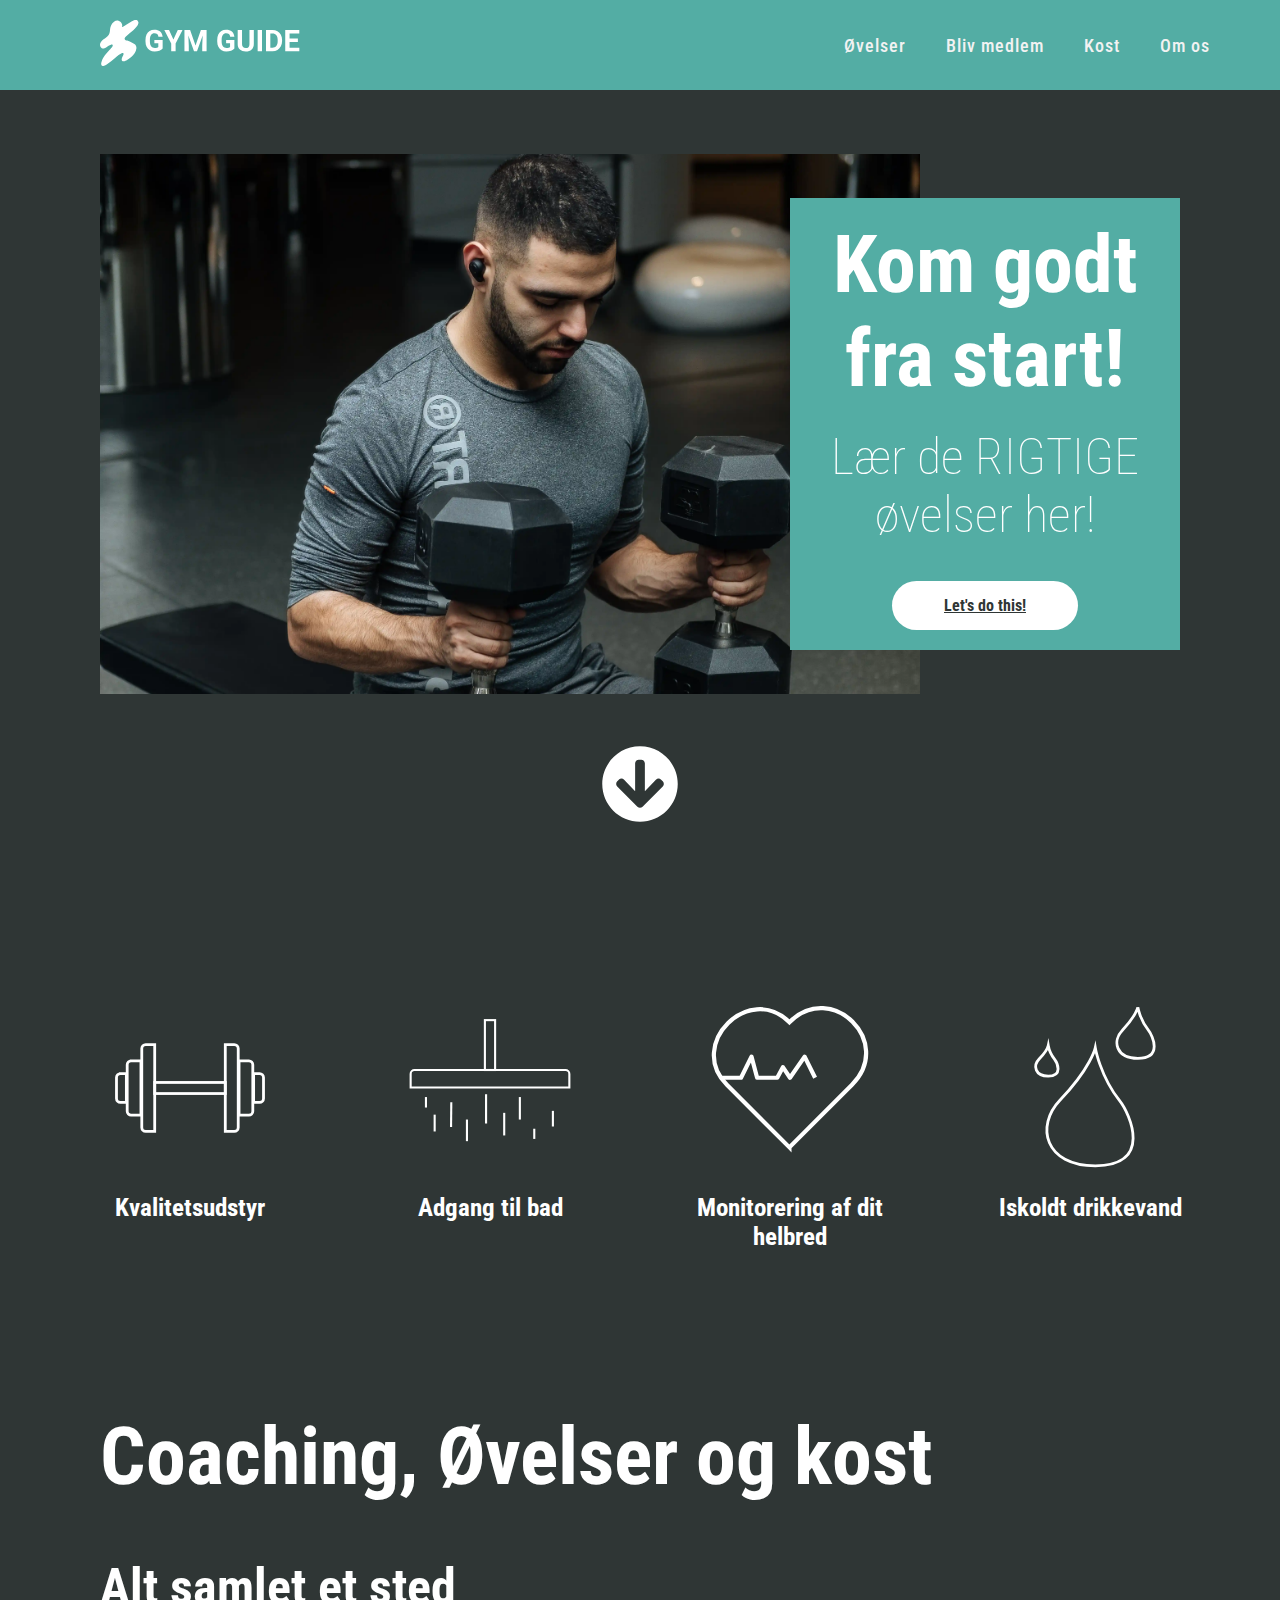
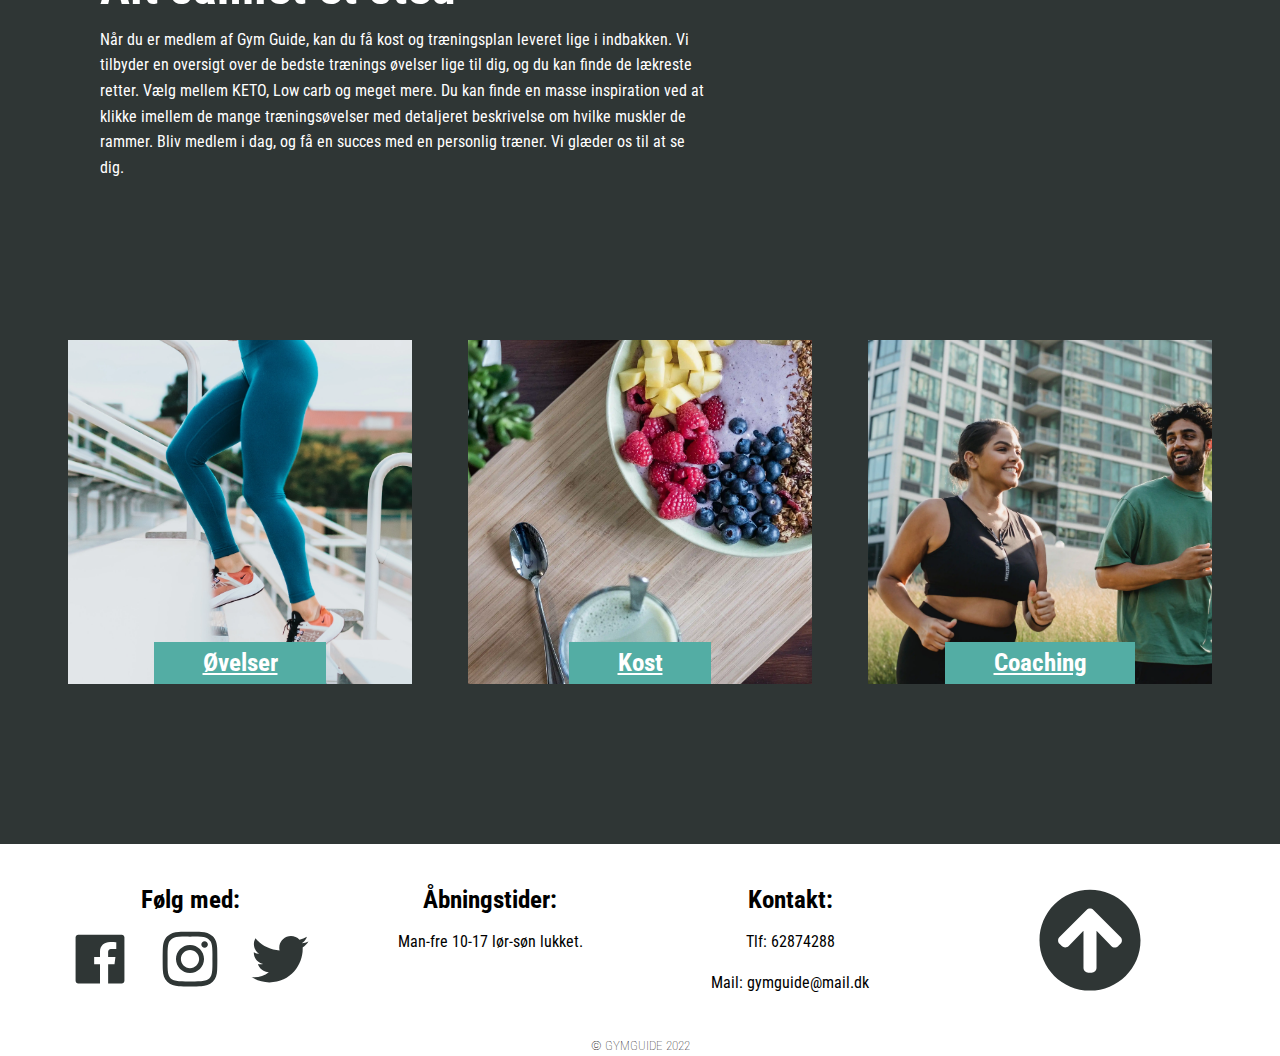
==== index.html @ 53d6fa7e "hop animation virker !!" ====
<!DOCTYPE html>
<html lang="en">
  <head>
    <meta charset="UTF-8" />
    <meta http-equiv="X-UA-Compatible" content="IE=edge" />
    <meta name="viewport" content="width=device-width, initial-scale=1.0" />
    <title>GymGuide</title>
    <link rel="stylesheet" href="css/style.css" />
    <link rel="stylesheet" href="css/generel.css" />
    <link rel="preconnect" href="https://fonts.googleapis.com" />
    <link rel="preconnect" href="https://fonts.gstatic.com" crossorigin />
    <link rel="stylesheet" href="https://cdnjs.cloudflare.com/ajax/libs/font-awesome/5.15.3/css/all.min.css" />
    <link href="https://fonts.googleapis.com/css2?family=Roboto+Condensed:ital,wght@0,300;0,400;0,700;1,300;1,400;1,700&display=swap" rel="stylesheet" />
  </head>
  <body>
    <nav id="toppen">
      <div>
        <a href="index.html"><img src="ikoner/LOGO.svg" class="logo" /> </a>
      </div>
      <input type="checkbox" id="click" />
      <label for="click" class="menu-btn">
        <i class="fas fa-bars"></i>
      </label>
      <ul>
        <li><a href="oevelser.html">Øvelser</a></li>
        <li><a href="bliv_medlem.html">Bliv medlem</a></li>
        <li><a href="kost.html">Kost</a></li>
        <li><a href="om_os.html">Om os</a></li>
      </ul>
    </nav>
    <section class="splash_container">
      <div class="splash_grid">
        <div class="splashbillede"></div>
        <article>
          <h1>Kom godt fra start!</h1>
          <h2>Lær de RIGTIGE øvelser her!</h2>
          <a class="button" href="bliv_medlem.html">Let's do this!</a>
          <div class="pilned pilned1">
            <a class="pilned_hop" href="#top_of_section"><img src="ikoner/hvid_pil_ned.svg" alt="hvid pil der peger nedad" /></a>
          </div>
        </article>
        <div class="pilned">
          <a href="#top_of_section"><img src="ikoner/hvid_pil_ned.svg" alt="hvid pil der peger nedad" /></a>
        </div>
      </div>
    </section>
    <main>
      <section id="top_of_section">
        <section class="grid_1">
          <article>
            <img src="ikoner/haanvaegt.svg" alt="håndvægt ikon" />
            <h3>Kvalitetsudstyr</h3>
          </article>
          <article>
            <img src="ikoner/bruser.svg" alt="bruser ikon" />
            <h3>Adgang til bad</h3>
          </article>
          <article>
            <img src="ikoner/hjerte.svg" alt="hjerte ikon" />
            <h3>Monitorering af dit helbred</h3>
          </article>
          <article>
            <img src="ikoner/vand.svg" alt="dråbe ikoner" />
            <h3>Iskoldt drikkevand</h3>
          </article>
        </section>
      </section>
      <section class="koncept_tekst">
        <h1>Coaching, Øvelser og kost</h1>

        <h2>Alt samlet et sted</h2>

        <p>Når du er medlem af Gym Guide, kan du få kost og træningsplan leveret lige i indbakken. Vi tilbyder en oversigt over de bedste trænings øvelser lige til dig, og du kan finde de lækreste retter. Vælg mellem KETO, Low carb og meget mere. Du kan finde en masse inspiration ved at klikke imellem de mange træningsøvelser med detaljeret beskrivelse om hvilke muskler de rammer. Bliv medlem i dag, og få en succes med en personlig træner. Vi glæder os til at se dig.</p>
      </section>
      <section class="grid_1_3">
        <a href="oevelser.html">
          <article class="oevelser">
            <div class="til_andre_sider"><h3>Øvelser</h3></div>
          </article>
        </a>

        <a href="kost.html">
          <article class="kost">
            <div class="til_andre_sider"><h3>Kost</h3></div>
          </article>
        </a>

        <a href="bliv_medlem.html">
          <article class="coaching">
            <div class="til_andre_sider"><h3>Coaching</h3></div>
          </article>
        </a>
      </section>
    </main>

    <footer>
      <div class="footer_container">
        <a class="til_top" href="#toppen"><img src="ikoner/pil_op_sort.svg" alt="" /></a>

        <article>
          <h3>Følg med:</h3>
          <div class="social_media">
            <img src="ikoner/facebook_logo.svg" alt="facebook logo" />
            <img src="ikoner/instagram_logo.svg" alt="Instagram logo" />
            <img src="ikoner/twitter_logo.svg" alt="Twitter logo" />
          </div>
        </article>
        <article>
          <h3>Åbningstider:</h3>
          <p>Man-fre 10-17 lør-søn lukket.</p>
        </article>
        <article>
          <h3>Kontakt:</h3>
          <p>Tlf: 62874288</p>
          <p>Mail: gymguide@mail.dk</p>
        </article>
      </div>

      <p class="copyright">© GYMGUIDE 2022</p>
    </footer>

    <script src="javascript/script.js"></script>
  </body>
</html>
---- css/style.css ----
h1 {
  font-size: var(--overskrift_1);
}

h2 {
  font-size: var(--overskrift_2);
}

h3 {
  font-size: var(--overskrift_3);
}

p {
  max-width: 76ch;
  line-height: 1.6;
}

body {
  background-color: var(--color_1);
}

header {
  background-color: var(--color_3);
}

/* 
CSS til navbaren */

nav {
  display: flex;
  height: 90px;
  width: 100%;
  background: #53ada4;
  align-items: center;
  justify-content: space-between;
  padding: 0 50px 0 100px;
  flex-wrap: wrap;
}
nav .logo {
  color: #fff;
  width: 200px;
  cursor: pointer;
  padding: 10px 0;
}
nav ul {
  display: flex;
  flex-wrap: wrap;
  list-style: none;
}
nav ul li {
  margin: 0 5px;
}
nav ul li a {
  color: #f2f2f2;
  text-decoration: none;
  font-size: 18px;
  font-weight: 500;
  padding: 8px 15px;
  /* border-radius: 10px; */
  letter-spacing: 1px;
  /* transition: all 0.3s ease; */
}
nav ul li a.active,
nav ul li a:hover {
  color: #2f3635;
}
nav .menu-btn i {
  color: #fff;
  font-size: 22px;
  cursor: pointer;
  display: none;
}
input[type="checkbox"] {
  display: none;
}
@media (max-width: 1000px) {
  nav {
    padding: 0 40px 0 50px;
  }
}
@media (max-width: 920px) {
  nav .menu-btn i {
    display: block;
  }
  #click:checked ~ .menu-btn i:before {
    content: "\f00d";
  }
  nav ul {
    position: absolute;
    top: 80px;
    left: -100%;
    background: #2f615c;
    height: 100vh;
    width: 100%;
    text-align: center;
    display: block;
    transition: all 0.3s ease;
    z-index: 1;
  }
  #click:checked ~ ul {
    left: 0;
  }
  nav ul li {
    width: 100%;
    margin: 40px 0;
  }
  nav ul li a {
    width: 100%;
    margin-left: -100%;
    display: block;
    font-size: 20px;
  }
  #click:checked ~ ul li a {
    margin-left: 0px;
  }
  nav ul li a.active,
  nav ul li a:hover {
    background: none;
    color: var(--color_1);
  }
}
.content {
  position: absolute;
  top: 50%;
  left: 50%;
  transform: translate(-50%, -50%);
  text-align: center;
  z-index: -1;
  width: 100%;
  padding: 0 30px;
  color: #1b1b1b;
}
.content div {
  font-size: 40px;
  font-weight: 700;
}
/* CSS til andet */
main {
  margin: 0 auto;
}

main h1 {
  margin: 8% 0;
  text-align: center;
}

.splash_grid {
  display: grid;
  grid-template-columns: repeat(7, 1fr);
}

.splashbillede {
  background-image: url(../billeder/splashbillede.webp);
  grid-column: 1/8;
  grid-row: 1/2;
  height: 100vh;
  background-size: 170%;
  background-position: 50% 100%;
  background-repeat: no-repeat;
}

.splash_grid article {
  grid-column: 1/8;
  grid-row: 1/2;
  text-align: center;
  place-self: center;
}

.splash_grid article h2 {
  font-weight: 100;
}

.splash_grid button {
  display: none;
}

.splash_grid > .pilned {
  display: none;
}
.pilned {
  margin: 15% 0 5%;
}

.pilned_hop {
  animation-name: pilned_hop_kf;
  animation-duration: 2s;
  animation-iteration-count: infinite;
  animation-direction: alternate;
  animation-timing-function: ease-in-out;
  animation-fill-mode: both;
}

@keyframes pilned_hop_kf {
  0% {
    transform: translatey(30%);
  }
  50% {
    transform: translatey(0%);
  }
  100% {
    transform: translatey(30%);
  }
}

.button {
  display: none;
}

.pilned a {
  display: block;
}

.pilned img {
  max-width: 30%;
  display: block;
  margin: 0 auto;
}

.grid_1 article {
  margin: 25% 0;
}

.grid_1 article img {
  margin: 0 auto -10%;
  max-width: 70%;
  display: block;
}

.grid_1 article h3 {
  text-align: center;
  margin: 10%;
}

.koncept_tekst {
  margin: 40% 5% 0;
}
.koncept_tekst h1 {
  text-align: center;
  margin: 10% auto;
}

.koncept_tekst p {
  margin: 2% auto;
}

.grid_1_3 {
  margin: 20% auto;
}
.grid_1_3 article {
  margin: 10% 7%;
  aspect-ratio: 1/1;
  display: grid;
}

.oevelser {
  background-image: url(../billeder/loeber_paa_trapper.webp);
  background-size: 100%;
  background-position: 51% 70%;
}

.kost {
  background-image: url(../billeder/morgenmad.webp);
  background-size: 210%;
  background-position: 27% 65%;
}

.coaching {
  background-image: url(../billeder/loeber_sammen.webp);
  background-size: 160%;
  background-position: 52% 70%;
}
.til_andre_sider {
  columns: 1/1;
  place-self: end center;
  background-color: var(--color_3);
  padding: 2% 14%;
}

/* Her styles oevelse.html */

.kategorier ul {
  display: grid;
  grid-template-columns: repeat(2, 1fr);
  place-items: center;
  margin: 0 15%;
}

.kategorier ul li {
  list-style-type: none;
}

.kategorier button {
  background-color: var(--color_3);
  border: none;
  border-radius: 7px;
  min-width: 100px;
  padding: 8% 0;
  margin: 5%;
}

.kategorier button:hover {
  color: var(--color_1);
}

.kategorier .valgt {
  background-color: var(--color_2);
}

.oevelser_grid {
  margin: 10% 5%;
  display: grid;
  grid-template-columns: repeat(auto-fit, minmax(230px, 1fr));
  gap: 0 4%;
}
.oevelse_container {
  display: grid;
  margin: 10% auto 30%;
  cursor: pointer;
}

.oevelse_container img {
  max-width: 100%;
  background-color: #fff;
  height: 220px;
  padding: 5%;
  aspect-ratio: 16/9;
  border-radius: 7px;
}

.oevelse_container h3 {
  margin: 3% 0;
}

.oevelse_container p {
  font-weight: 100;
  margin: 3% 0;
}

.oevelse_container strong {
  font-weight: 700;
}
.muskelgruppe_og_knap {
  display: flex;
  justify-content: space-between;
}
.oevelse_container button {
  background-color: var(--color_3);
  border: none;
  border-radius: 7px;
  cursor: pointer;
  min-width: 100px;
  padding: 1%;
  min-height: 40px;
  place-self: end end;
}

.oevelser_detaljer_container {
  margin: 0 5%;
}

.oevelser_detaljer_container h3 {
  margin: 10% auto;
}

.oevelser_detaljer_container p {
  max-width: 76ch;
  line-height: 140%;
}
.oevelser_detaljer_container strong {
  font-weight: 700;
}

.oevelse_detaljer {
  display: grid;
  grid-template-columns: repeat(auto-fit, minmax(240px, 1fr));
  gap: 2%;
}

iframe {
  width: 100%;
  margin: 0 auto;
  height: auto;
  aspect-ratio: 16/9;
  margin-bottom: 2%;
}
/*  Her styles footer */
footer {
  background-color: #fff;
}
footer article {
  margin: 20% 5%;
}

.til_top {
  padding: 20% 0 0;
  display: flex;
  justify-content: center;
}

.til_top img {
  max-width: 40%;
}

footer h3,
footer p {
  color: black;
  text-align: center;
}

footer h3 {
  margin: 5% 0;
}

footer p {
  margin: 5% 0;
}

.social_media {
  display: flex;
  justify-content: space-evenly;
}

.social_media img {
  max-width: 20%;
}

.copyright {
  font-size: 0.8rem;
  font-weight: 100;
  margin: 0 auto;
  order: 3;
}

@media screen and (min-width: 530px) {
  .splashbillede {
    background-size: 170%;
    background-position: 50% 50%;
  }

  .grid_1 {
    display: grid;
    grid-template-columns: repeat(4, 1fr);
  }

  .kategorier ul {
    grid-template-columns: repeat(3, 1fr);
  }

  .oevelse_detaljer h3 {
    margin: 0;
  }

  .footer_container {
    display: grid;
    grid-template-columns: repeat(4, 1fr);
    padding: 2% 0;
    margin: 0 auto;
    max-width: 1200px;
  }

  .footer_container article {
    order: 1;
    margin: 0;
  }

  .til_top {
    order: 2;
    padding: 0;
  }
}

@media screen and (min-width: 830px) {
  main > h1 {
    text-align: start;
    margin: 3% 5% 5%;
  }

  .splash_container {
    margin: 5% auto;
    max-width: 1200px;
  }

  .splash_grid {
    margin: 0 5%;
  }

  .splash_grid > .pilned {
    display: inline-block;
    grid-column: 4/5;
    width: 300px;
  }

  .splashbillede {
    grid-column: 1/6;
    height: 60vh;
    background-size: 100%;
    background-position: 50% 35%;
  }

  .splash_grid article {
    padding: 5% 2%;
    min-width: 320px;
  }

  .splash_grid article h1 {
    margin: 0% auto 6%;
  }

  .splash_grid article .button {
    display: inline-block;
    grid-column: 4/6;
    background-color: white;
    border: none;
    border-radius: 25px;
    color: var(--color_1);
    padding: 4% 14%;
    margin: 10% auto 0;
    font-weight: 700;
  }
  .pilned1 {
    display: none;
  }

  .splash_grid article {
    grid-column: 5/8;
    background-color: var(--color_3);
  }

  .koncept_tekst {
    margin: 0 5%;
  }

  .koncept_tekst h1 {
    margin: 5% auto;
    text-align: start;
  }

  .koncept_tekst h2 {
    margin-bottom: 1%;
  }
  .koncept_tekst p {
    margin: 0;
  }

  .grid_1_3 {
    display: grid;
    grid-template-columns: repeat(3, 1fr);

    margin: 10% auto;
  }

  .kategorier ul {
    grid-template-columns: repeat(6, 1fr);

    margin: 0 auto;
    max-width: 900px;
  }

  .oevelser_grid {
    margin: 2% 5%;
  }
}
---- css/generel.css ----
html {
  --color_1: #2f3635;
  --color_2: #4c615f;
  --color_3: #53ada4;
  --overskrift_1: 5rem;
  --overskrift_2: 3.125rem;
  --overskrift_3: 1.563rem;
}

* {
  margin: 0;
  padding: 0;
  box-sizing: border-box;
  font-family: "Roboto Condensed", sans-serif;
  color: white;
  scroll-behavior: smooth;
  /* transition: all 0.3s ease-in-out; */
}

main {
  max-width: 1200px;
}
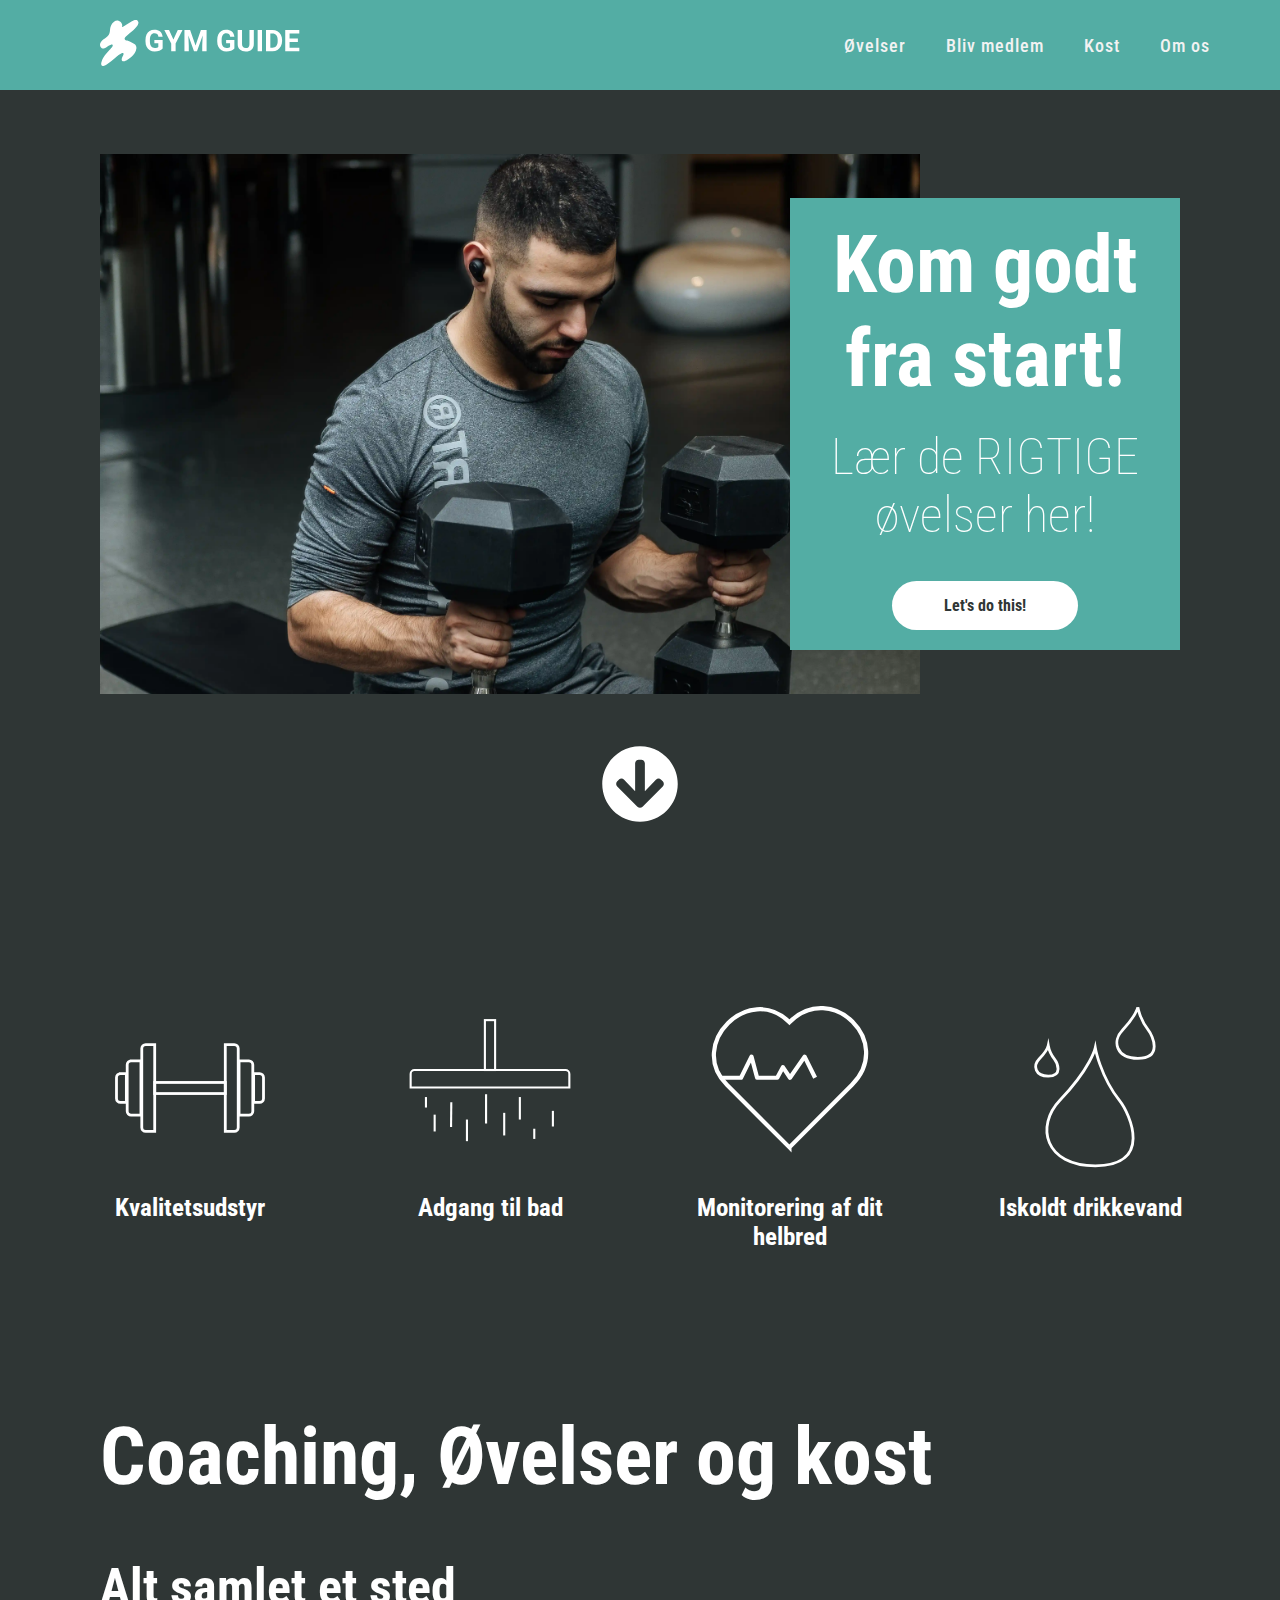
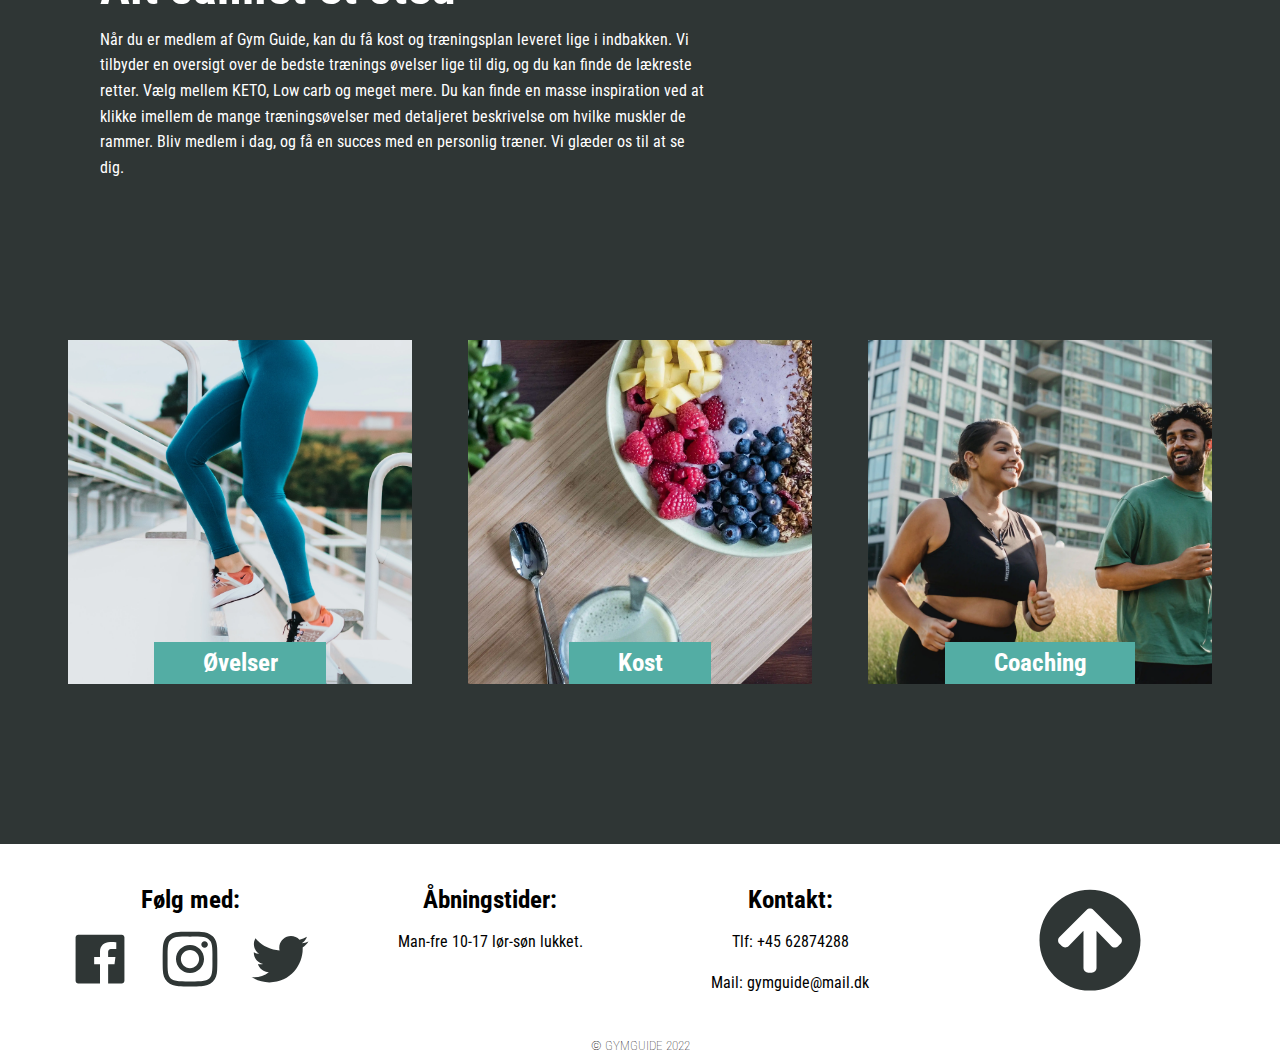
==== commit cc40c4dc: "tel og mail link i footer" ====
--- a/index.html
+++ b/index.html
@@ -40,7 +40,7 @@
           </div>
         </article>
         <div class="pilned">
-          <a href="#top_of_section"><img src="ikoner/hvid_pil_ned.svg" alt="hvid pil der peger nedad" /></a>
+          <a class="pilned_hop" href="#top_of_section"><img src="ikoner/hvid_pil_ned.svg" alt="hvid pil der peger nedad" /></a>
         </div>
       </div>
     </section>
@@ -111,8 +111,8 @@
         </article>
         <article>
           <h3>Kontakt:</h3>
-          <p>Tlf: 62874288</p>
-          <p>Mail: gymguide@mail.dk</p>
+          <a href="tel:+4562874288"><p>Tlf: +45 62874288</p></a>
+          <a href="mailto:gymguide@mail.dk"><p>Mail: gymguide@mail.dk</p></a>
         </article>
       </div>
 
--- a/css/style.css
+++ b/css/style.css
@@ -13,6 +13,10 @@
 p {
   max-width: 76ch;
   line-height: 1.6;
+}
+
+a {
+  text-decoration: none;
 }
 
 body {
@@ -204,6 +208,7 @@
 
 .button {
   display: none;
+  text-decoration: none;
 }
 
 .pilned a {
@@ -306,6 +311,62 @@
   background-color: var(--color_2);
 }
 
+/* kategoribar til kost siden */
+.kategorier_kost ul {
+  display: grid;
+  grid-template-columns: repeat(2, 1fr);
+  place-items: center;
+  margin: 0 15%;
+  list-style: none;
+}
+
+.ret_detaljer_container {
+  margin: 0 5%;
+}
+
+.ret_detaljer {
+  display: grid;
+  grid-template-columns: repeat(auto-fit, minmax(240px, 1fr));
+  gap: 2%;
+}
+
+.ret_container {
+  margin: 10% auto 30%;
+  cursor: pointer;
+}
+
+.ret_container p {
+  font-weight: 100;
+  margin: 3% 0;
+}
+
+.billede {
+  width: 100%;
+  margin: 0 auto;
+  margin-bottom: 0px;
+  height: auto;
+  aspect-ratio: 16/9;
+  margin-bottom: 2%;
+}
+
+.kategorier_kost button {
+  background-color: var(--color_3);
+  border: none;
+  border-radius: 7px;
+  min-width: 100px;
+  padding: 8% 0;
+  margin: 5%;
+  cursor: pointer;
+}
+
+.kategorier_kost button:hover {
+  color: var(--color_1);
+}
+
+.kategorier_kost .valgt {
+  background-color: var(--color_2);
+}
+
 .oevelser_grid {
   margin: 10% 5%;
   display: grid;
@@ -343,7 +404,27 @@
   display: flex;
   justify-content: space-between;
 }
+.maaltid_og_knap {
+  display: flex;
+  justify-content: space-between;
+}
 .oevelse_container button {
+  background-color: var(--color_3);
+  border: none;
+  border-radius: 7px;
+  cursor: pointer;
+  min-width: 100px;
+  padding: 1%;
+  min-height: 40px;
+  place-self: end end;
+}
+#ret {
+  display: grid;
+  margin: 10% auto 30%;
+  cursor: pointer;
+}
+
+.maaltid_og_knap button {
   background-color: var(--color_3);
   border: none;
   border-radius: 7px;
@@ -444,6 +525,9 @@
 
   .kategorier ul {
     grid-template-columns: repeat(3, 1fr);
+  }
+  .kategorier_kost ul {
+    grid-template-columns: repeat(4, 1fr);
   }
 
   .oevelse_detaljer h3 {
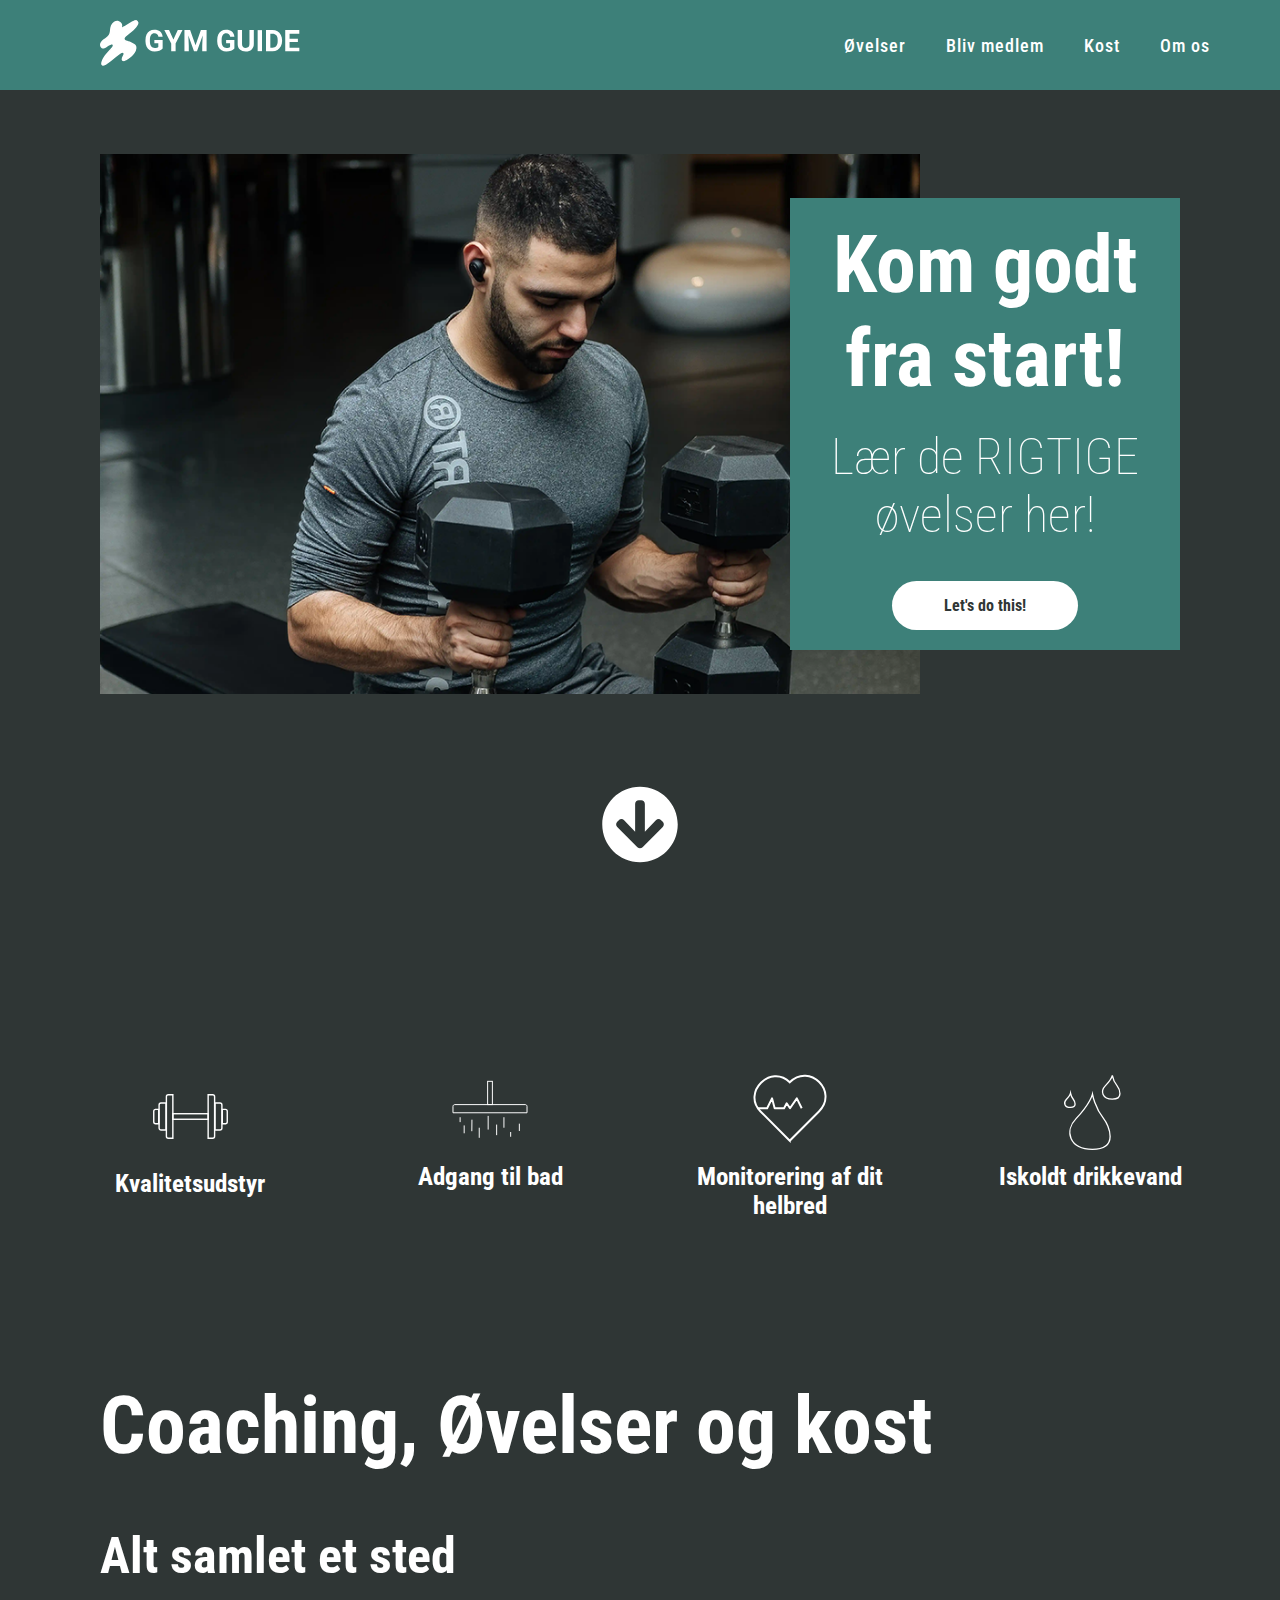
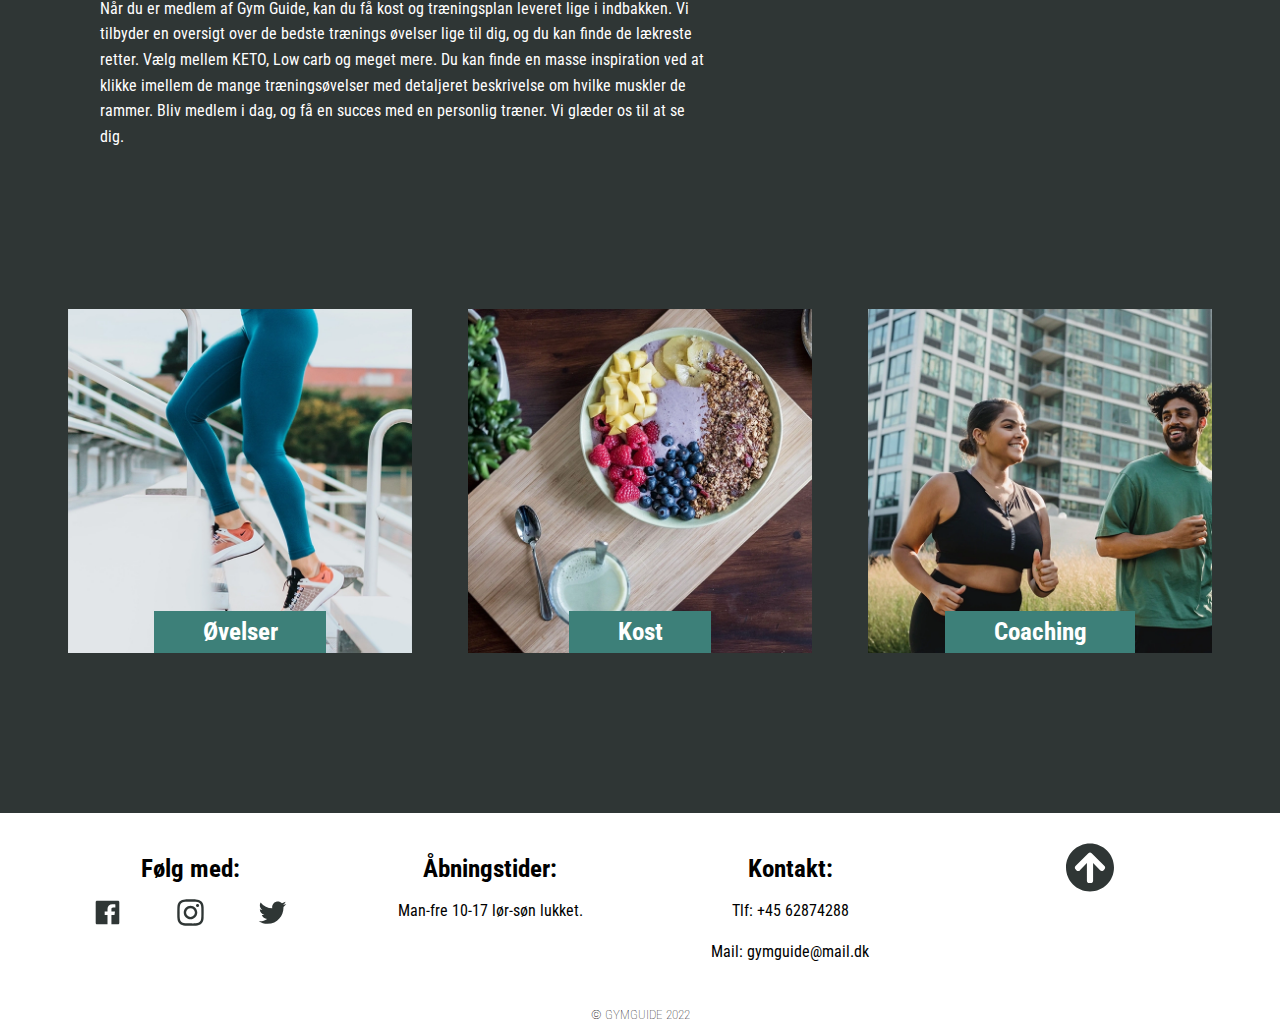
==== commit bdba6dae: "height og width" ====
--- a/index.html
+++ b/index.html
@@ -15,7 +15,7 @@
   <body>
     <nav id="toppen">
       <div>
-        <a href="index.html"><img src="ikoner/LOGO.svg" class="logo" /> </a>
+        <a href="index.html"><img src="ikoner/LOGO.svg" alt="gymguide logo" class="logo" height="70px" width="'100px"/> </a>
       </div>
       <input type="checkbox" id="click" />
       <label for="click" class="menu-btn">
@@ -36,11 +36,11 @@
           <h2>Lær de RIGTIGE øvelser her!</h2>
           <a class="button" href="bliv_medlem.html">Let's do this!</a>
           <div class="pilned pilned1">
-            <a class="pilned_hop" href="#top_of_section"><img src="ikoner/hvid_pil_ned.svg" alt="hvid pil der peger nedad" /></a>
+            <a class="pilned_hop" href="#top_of_section"><img src="ikoner/hvid_pil_ned.svg" alt="hvid pil der peger nedad" height="171px" width="171px" /></a>
           </div>
         </article>
         <div class="pilned">
-          <a class="pilned_hop" href="#top_of_section"><img src="ikoner/hvid_pil_ned.svg" alt="hvid pil der peger nedad" /></a>
+          <a class="pilned_hop" href="#top_of_section"><img src="ikoner/hvid_pil_ned.svg" alt="hvid pil der peger nedad" height="171px" width="171px" /></a>
         </div>
       </div>
     </section>
@@ -48,19 +48,19 @@
       <section id="top_of_section">
         <section class="grid_1">
           <article>
-            <img src="ikoner/haanvaegt.svg" alt="håndvægt ikon" />
+            <img src="ikoner/haanvaegt.svg" alt="håndvægt ikon" height="105px" width="105px" />
             <h3>Kvalitetsudstyr</h3>
           </article>
           <article>
-            <img src="ikoner/bruser.svg" alt="bruser ikon" />
+            <img src="ikoner/bruser.svg" alt="bruser ikon" height="98px" width="98px" />
             <h3>Adgang til bad</h3>
           </article>
           <article>
-            <img src="ikoner/hjerte.svg" alt="hjerte ikon" />
+            <img src="ikoner/hjerte.svg" alt="hjerte ikon" height="98px" width="98px"/>
             <h3>Monitorering af dit helbred</h3>
           </article>
           <article>
-            <img src="ikoner/vand.svg" alt="dråbe ikoner" />
+            <img src="ikoner/vand.svg" alt="dråbe ikoner" height="98px" width="98px" />
             <h3>Iskoldt drikkevand</h3>
           </article>
         </section>
@@ -95,14 +95,14 @@
 
     <footer>
       <div class="footer_container">
-        <a class="til_top" href="#toppen"><img src="ikoner/pil_op_sort.svg" alt="" /></a>
+        <a class="til_top" href="#toppen"><img src="ikoner/pil_op_sort.svg" alt="" height="57px" width="135px"/></a>
 
         <article>
           <h3>Følg med:</h3>
           <div class="social_media">
-            <img src="ikoner/facebook_logo.svg" alt="facebook logo" />
-            <img src="ikoner/instagram_logo.svg" alt="Instagram logo" />
-            <img src="ikoner/twitter_logo.svg" alt="Twitter logo" />
+            <img src="ikoner/facebook_logo.svg" alt="facebook logo" height="29px" width="29px"/>
+            <img src="ikoner/instagram_logo.svg" alt="Instagram logo" height="29px" width="29px"/>
+            <img src="ikoner/twitter_logo.svg" alt="Twitter logo" height="29px" width="29px" />
           </div>
         </article>
         <article>
--- a/css/style.css
+++ b/css/style.css
@@ -34,7 +34,7 @@
   display: flex;
   height: 90px;
   width: 100%;
-  background: #53ada4;
+  background: var(--color_3);
   align-items: center;
   justify-content: space-between;
   padding: 0 50px 0 100px;
@@ -55,7 +55,6 @@
   margin: 0 5px;
 }
 nav ul li a {
-  color: #f2f2f2;
   text-decoration: none;
   font-size: 18px;
   font-weight: 500;
@@ -66,7 +65,8 @@
 }
 nav ul li a.active,
 nav ul li a:hover {
-  color: #2f3635;
+  text-decoration: underline;
+  text-decoration-thickness: 1px;
 }
 nav .menu-btn i {
   color: #fff;
@@ -120,7 +120,8 @@
   nav ul li a.active,
   nav ul li a:hover {
     background: none;
-    color: var(--color_1);
+    text-decoration: underline;
+    text-decoration-thickness: 1px;
   }
 }
 .content {
@@ -265,13 +266,13 @@
 
 .kost {
   background-image: url(../billeder/morgenmad.webp);
-  background-size: 210%;
+  background-size: 100%;
   background-position: 27% 65%;
 }
 
 .coaching {
   background-image: url(../billeder/loeber_sammen.webp);
-  background-size: 160%;
+  background-size: 100%;
   background-position: 52% 70%;
 }
 .til_andre_sider {
@@ -407,6 +408,7 @@
 .maaltid_og_knap {
   display: flex;
   justify-content: space-between;
+  margin: 10px 0;
 }
 .oevelse_container button {
   background-color: var(--color_3);
--- a/css/generel.css
+++ b/css/generel.css
@@ -1,7 +1,7 @@
 html {
   --color_1: #2f3635;
   --color_2: #4c615f;
-  --color_3: #53ada4;
+  --color_3: #3d8079;
   --overskrift_1: 5rem;
   --overskrift_2: 3.125rem;
   --overskrift_3: 1.563rem;
@@ -20,5 +20,3 @@
 main {
   max-width: 1200px;
 }
-
-
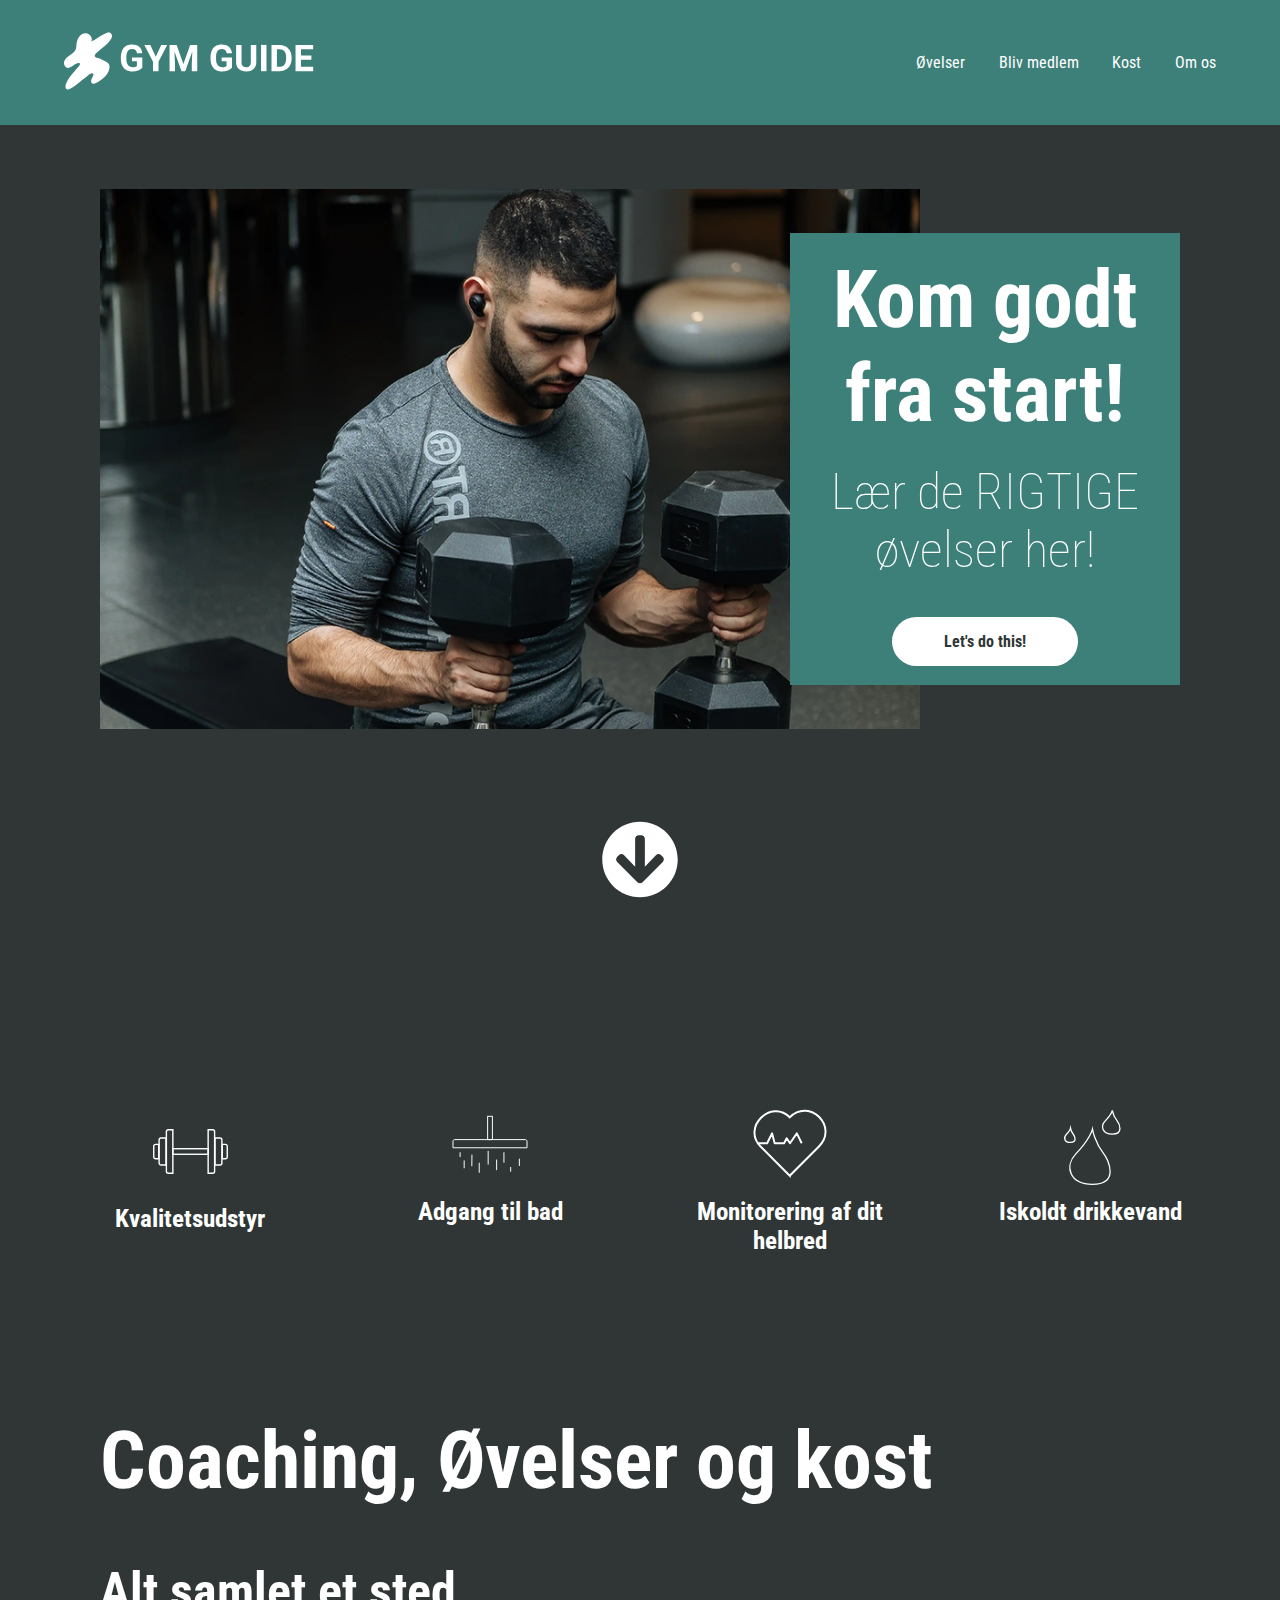
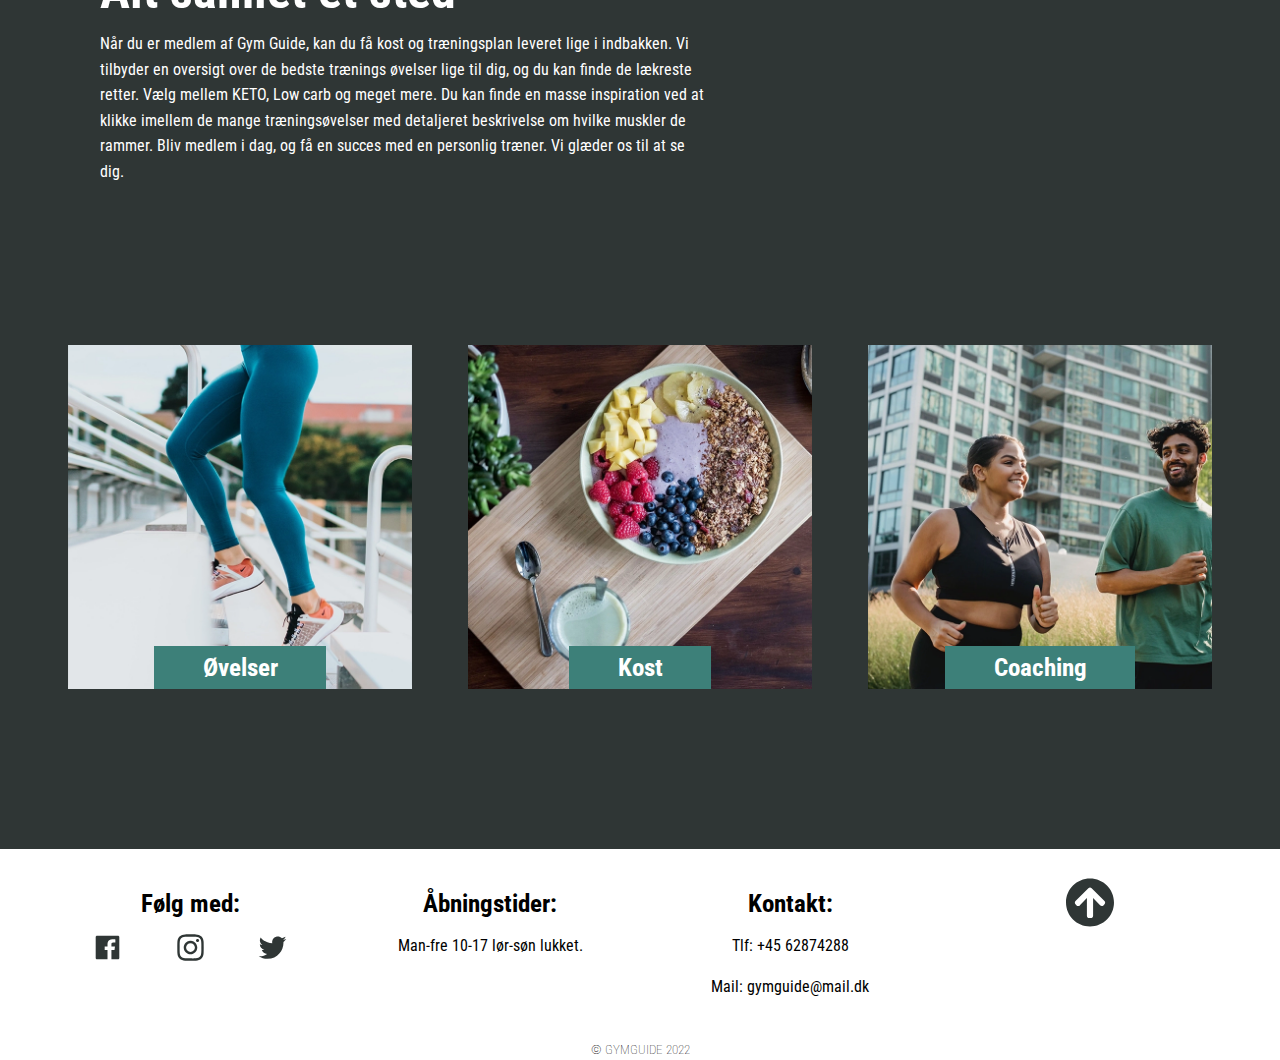
==== commit bde24c8f: "navbar opdateret forside" ====
--- a/index.html
+++ b/index.html
@@ -5,6 +5,7 @@
     <meta http-equiv="X-UA-Compatible" content="IE=edge" />
     <meta name="viewport" content="width=device-width, initial-scale=1.0" />
     <title>GymGuide</title>
+    <link rel="icon" type="image/x-icon" href="ikoner/logo_black.svg" />
     <link rel="stylesheet" href="css/style.css" />
     <link rel="stylesheet" href="css/generel.css" />
     <link rel="preconnect" href="https://fonts.googleapis.com" />
@@ -14,20 +15,22 @@
   </head>
   <body>
     <nav id="toppen">
-      <div>
-        <a href="index.html"><img src="ikoner/LOGO.svg" alt="gymguide logo" class="logo" height="70px" width="'100px"/> </a>
+      <div class="logo_container">
+        <a href="index.html"><img src="ikoner/LOGO.svg" alt="gymguide logo" class="logo" height="70px" width="'100px" /> </a>
       </div>
-      <input type="checkbox" id="click" />
-      <label for="click" class="menu-btn">
-        <i class="fas fa-bars"></i>
-      </label>
-      <ul>
+      <button class="burgermenu_knap">
+        <span class="bar"></span>
+        <span class="bar"></span>
+        <span class="bar"></span>
+      </button>
+      <ul class="nav_menu">
         <li><a href="oevelser.html">Øvelser</a></li>
         <li><a href="bliv_medlem.html">Bliv medlem</a></li>
         <li><a href="kost.html">Kost</a></li>
         <li><a href="om_os.html">Om os</a></li>
       </ul>
     </nav>
+    <!-- -----------------------splashbillede + splashteskt-------------------------------- -->
     <section class="splash_container">
       <div class="splash_grid">
         <div class="splashbillede"></div>
@@ -45,6 +48,7 @@
       </div>
     </section>
     <main>
+      <!-- -----------------------marketing ikoner-------------------------------- -->
       <section id="top_of_section">
         <section class="grid_1">
           <article>
@@ -56,7 +60,7 @@
             <h3>Adgang til bad</h3>
           </article>
           <article>
-            <img src="ikoner/hjerte.svg" alt="hjerte ikon" height="98px" width="98px"/>
+            <img src="ikoner/hjerte.svg" alt="hjerte ikon" height="98px" width="98px" />
             <h3>Monitorering af dit helbred</h3>
           </article>
           <article>
@@ -65,6 +69,7 @@
           </article>
         </section>
       </section>
+      <!-- -----------------------Konceept forklarende tekst-------------------------------- -->
       <section class="koncept_tekst">
         <h1>Coaching, Øvelser og kost</h1>
 
@@ -72,6 +77,8 @@
 
         <p>Når du er medlem af Gym Guide, kan du få kost og træningsplan leveret lige i indbakken. Vi tilbyder en oversigt over de bedste trænings øvelser lige til dig, og du kan finde de lækreste retter. Vælg mellem KETO, Low carb og meget mere. Du kan finde en masse inspiration ved at klikke imellem de mange træningsøvelser med detaljeret beskrivelse om hvilke muskler de rammer. Bliv medlem i dag, og få en succes med en personlig træner. Vi glæder os til at se dig.</p>
       </section>
+
+      <!-- -----------------------til andre sider billeder + tekst-------------------------------- -->
       <section class="grid_1_3">
         <a href="oevelser.html">
           <article class="oevelser">
@@ -92,16 +99,16 @@
         </a>
       </section>
     </main>
-
+    <!-- ----------------------- Footer -------------------------------- -->
     <footer>
       <div class="footer_container">
-        <a class="til_top" href="#toppen"><img src="ikoner/pil_op_sort.svg" alt="" height="57px" width="135px"/></a>
+        <a class="til_top" href="#toppen"><img src="ikoner/pil_op_sort.svg" alt="" height="57px" width="135px" /></a>
 
         <article>
           <h3>Følg med:</h3>
           <div class="social_media">
-            <img src="ikoner/facebook_logo.svg" alt="facebook logo" height="29px" width="29px"/>
-            <img src="ikoner/instagram_logo.svg" alt="Instagram logo" height="29px" width="29px"/>
+            <img src="ikoner/facebook_logo.svg" alt="facebook logo" height="29px" width="29px" />
+            <img src="ikoner/instagram_logo.svg" alt="Instagram logo" height="29px" width="29px" />
             <img src="ikoner/twitter_logo.svg" alt="Twitter logo" height="29px" width="29px" />
           </div>
         </article>
--- a/css/style.css
+++ b/css/style.css
@@ -29,102 +29,84 @@
 
 /* 
 CSS til navbaren */
-
 nav {
+  background-color: var(--color_3);
   display: flex;
-  height: 90px;
+  justify-content: space-between;
+  padding: 2% 7%;
+  min-height: 100px;
+}
+.logo_container {
+  max-width: 250px;
+}
+
+.logo_container img {
+  max-width: 100%;
+}
+
+nav button {
+  background: none;
+  border: none;
+  z-index: 1;
+}
+.bar {
+  display: block;
+  width: 30px;
+  height: 3px;
+  border-radius: 12px;
+  margin: 5px 0 0 auto;
+  transition: all 0.3s ease-in-out;
+  background-color: white;
+}
+
+.nav_menu {
+  position: fixed;
+  display: flex;
+  flex-direction: column;
+  list-style: none;
+  left: 100%;
+  top: 0%;
   width: 100%;
-  background: var(--color_3);
+
   align-items: center;
-  justify-content: space-between;
-  padding: 0 50px 0 100px;
-  flex-wrap: wrap;
-}
-nav .logo {
-  color: #fff;
-  width: 200px;
+  padding: 10% 0 10%;
+  background-color: var(--color_2);
+  transition: all 0.3s ease-in-out;
+}
+
+.nav_menu li {
+  margin: 10% auto 10%;
+  font-size: var(--overskrift_3);
   cursor: pointer;
-  padding: 10px 0;
-}
-nav ul {
-  display: flex;
-  flex-wrap: wrap;
-  list-style: none;
-}
-nav ul li {
-  margin: 0 5px;
-}
-nav ul li a {
-  text-decoration: none;
-  font-size: 18px;
-  font-weight: 500;
-  padding: 8px 15px;
-  /* border-radius: 10px; */
-  letter-spacing: 1px;
-  /* transition: all 0.3s ease; */
-}
-nav ul li a.active,
-nav ul li a:hover {
+}
+
+.nav_menu li:hover {
+  font-weight: 700;
+  font-size: 1.3rem;
+}
+
+.aktuel_side {
   text-decoration: underline;
-  text-decoration-thickness: 1px;
-}
-nav .menu-btn i {
-  color: #fff;
-  font-size: 22px;
-  cursor: pointer;
-  display: none;
-}
-input[type="checkbox"] {
-  display: none;
-}
-@media (max-width: 1000px) {
-  nav {
-    padding: 0 40px 0 50px;
-  }
-}
-@media (max-width: 920px) {
-  nav .menu-btn i {
-    display: block;
-  }
-  #click:checked ~ .menu-btn i:before {
-    content: "\f00d";
-  }
-  nav ul {
-    position: absolute;
-    top: 80px;
-    left: -100%;
-    background: #2f615c;
-    height: 100vh;
-    width: 100%;
-    text-align: center;
-    display: block;
-    transition: all 0.3s ease;
-    z-index: 1;
-  }
-  #click:checked ~ ul {
-    left: 0;
-  }
-  nav ul li {
-    width: 100%;
-    margin: 40px 0;
-  }
-  nav ul li a {
-    width: 100%;
-    margin-left: -100%;
-    display: block;
-    font-size: 20px;
-  }
-  #click:checked ~ ul li a {
-    margin-left: 0px;
-  }
-  nav ul li a.active,
-  nav ul li a:hover {
-    background: none;
-    text-decoration: underline;
-    text-decoration-thickness: 1px;
-  }
-}
-.content {
+}
+
+.active .bar:nth-child(2) {
+  opacity: 0;
+  z-index: 1;
+}
+
+.active .bar:nth-child(1) {
+  transform: translateY(8px) rotate(45deg);
+}
+
+.active .bar:nth-child(3) {
+  transform: translateY(-8px) rotate(-45deg);
+}
+
+.nav_menu.active {
+  left: 0%;
+}
+
+/* .content {
   position: absolute;
   top: 50%;
   left: 50%;
@@ -138,7 +120,7 @@
 .content div {
   font-size: 40px;
   font-weight: 700;
-}
+} */
 /* CSS til andet */
 main {
   margin: 0 auto;
@@ -515,6 +497,30 @@
 }
 
 @media screen and (min-width: 530px) {
+  nav {
+    padding: 2%;
+    justify-content: space-between;
+  }
+
+  .burgermenu_knap {
+    display: none;
+  }
+
+  .nav_menu {
+    display: flex;
+    position: unset;
+    justify-content: space-between;
+    flex-direction: row;
+    background: none;
+    padding: 0;
+    max-width: 300px;
+  }
+
+  .nav_menu li {
+    margin: 0;
+    font-size: 1rem;
+  }
+
   .splashbillede {
     background-size: 170%;
     background-position: 50% 50%;
@@ -556,6 +562,10 @@
 }
 
 @media screen and (min-width: 830px) {
+  nav {
+    padding: 2% 5%;
+  }
+
   main > h1 {
     text-align: start;
     margin: 3% 5% 5%;
